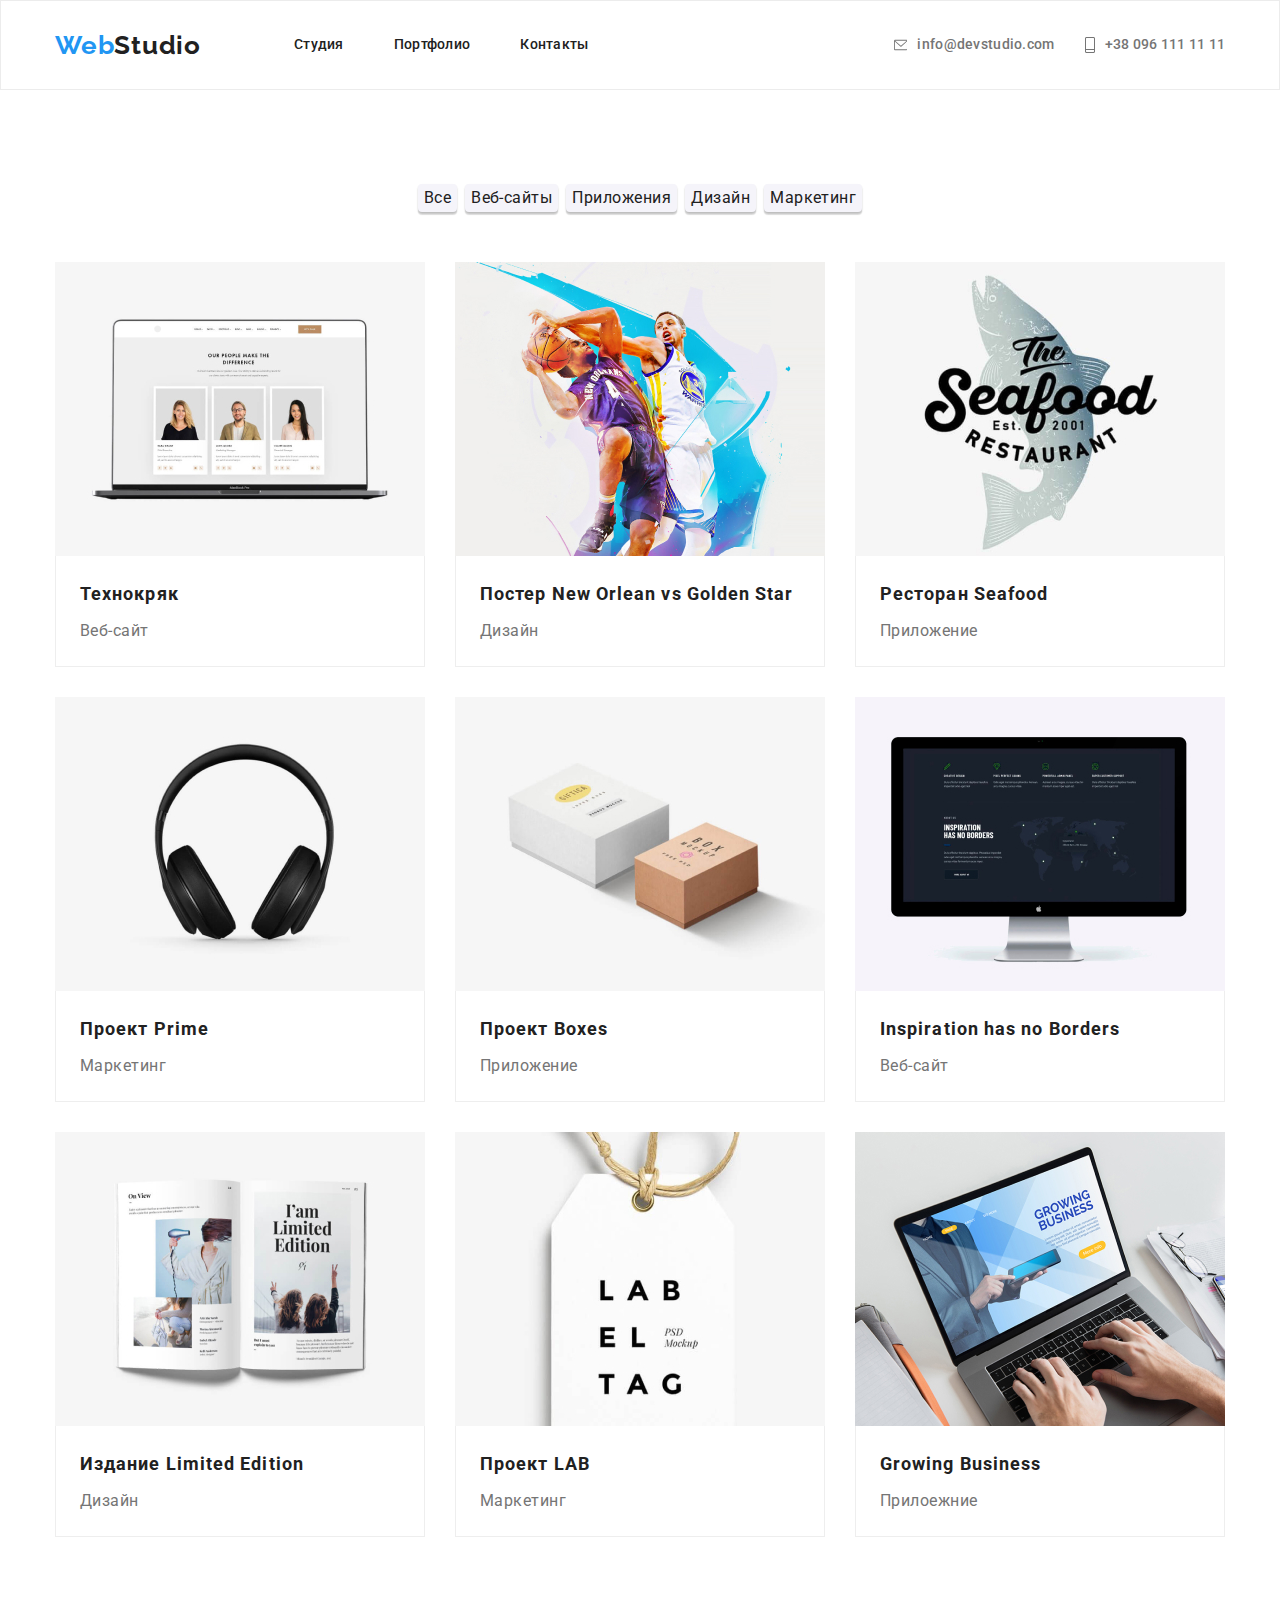
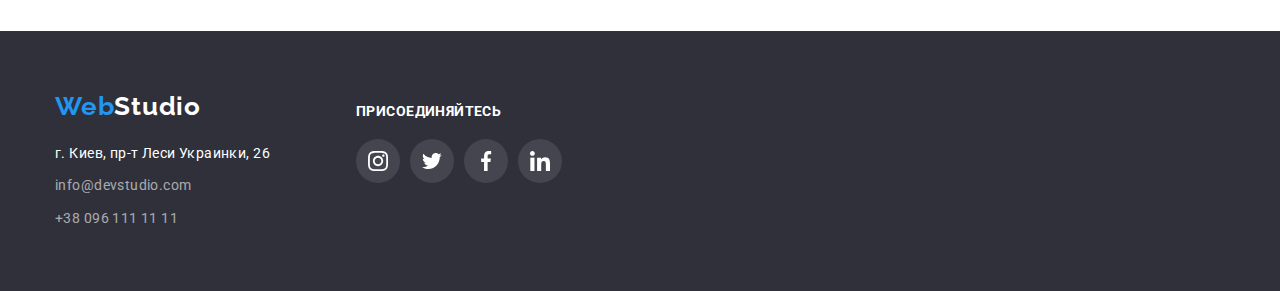
==== portfolio.html @ 750e4fd4 "Homework#4" ====
<!DOCTYPE html>
<html lang="ru">

<head>
    <meta charset="UTF-8">
    <meta http-equiv="X-UA-Compatible" content="IE=edge">
    <meta name="viewport" content="width=device-width, initial-scale=1.0">
    <title>Document</title>

    <link rel="preconnect" href="https://fonts.googleapis.com"/>
    <link rel="preconnect" href="https://fonts.gstatic.com" crossorigin/>
    <link href="https://fonts.googleapis.com/css2?family=Raleway:wght@700&family=Roboto:wght@400;500;700;900&display=swap"
        rel="stylesheet"/>
    <link rel="stylesheet" href="https://cdnjs.cloudflare.com/ajax/libs/modern-normalize/1.1.0/modern-normalize.min.css"/>
    <link rel="stylesheet" href="./css/styles.css"/>
</head>

<body>
    <!-- Верхняя часть-->

    <header class="header-outline-portfolio"> 
        <div class="container header-division">
      <nav class=" container-header">
        <a href="/" class="logo" lang="en"><span class="logo-colour">Web</span >Studio</a>
        <ul class="nav-list">
            <li class="site-nav-list"><a class="site-nav" href="./index.html">Студия</a></li>
            <li class="site-nav-list"><a class="site-nav" href="./portfolio.html">Портфолио</a></li>
            <li class="site-nav-list"><a class="site-nav" href="">Контакты</a></li>
        </ul>
      </nav>

      <ul class="auth-list">
        <li class="auth-nav-element" lang="en"><a  class="auth-nav" href="mailto:info@devstudio.com">
            <svg class="header-icons" width="16" height="12"><use href="./images/Presprite/Sprite.svg#icon-envelope-hover" ></use></svg>
        info@devstudio.com</a></li>
        <li class="auth-nav-element"><a  class="auth-nav" href="tel:+380961111111">
            <svg class="header-icons" width="10" height="16"><use href="./images/Presprite/Sprite.svg#icon-phone" ></use></svg>
            +38 096 111 11 11</a></li>
    </ul>
    </div>
    </header>   
    <!-- Секция кнопок фильтров  -->
    <main>
    <section  class="section">
    <div class="container">
    <h1 class="visually-hidden">Филлеры</h1>
        <ul class="filler-list">
        <li class="filler-element"><button class="filler-buttons" type="button">Все</button></li>
        <li class="filler-element"><button class="filler-buttons" type="button">Веб-сайты</button></li>
        <li class="filler-element"><button class="filler-buttons" type="button">Приложения</button></li>
        <li class="filler-element"><button class="filler-buttons" type="button">Дизайн</button></li> 
        <li class="filler-element"><button class="filler-buttons" type="button">Маркетинг</button></li>
        </ul>
        
    
    <!-- Секция Проектов -->
    
    
    <ul class="portfolio-projects">
    <li class="projects-element">
        <a href="">
            <img class="projects-img" src="./images/img1portfolio.jpg" alt="Фото Технокряк"  width="370">
            <div class="projects-box">
            <h2 class="portfolio-header-text">Технокряк</h2>
            <p class="portfolio-text">Веб-сайт</p>
            </div>  
        </a>
    </li>
    <li class="projects-element">
        <a href="">
            <img class="projects-img" src="./images/img2portfolio.jpg" alt="Фото Постера New Orlean vs Golden Star" width="370">
            <div class="projects-box">
            <h2 class="portfolio-header-text" lang="en">Постер New Orlean vs Golden Star</h2>
            <p class="portfolio-text">Дизайн</p>
            </div>
        </a>
    </li>
    <li class="projects-element">
        <a href="">
            <img class="projects-img" src="./images/img3portfolio.jpg" alt="Фото Рестарн Seafood" width="370">
            <div class="projects-box">
            <h2 class="portfolio-header-text" lang="en">Ресторан Seafood</h2>
            <p class="portfolio-text">Приложение</p>
            </div>
        </a>
    </li>
    <li class="projects-element">
        <a href="">
            <img class="projects-img" src="./images/img4portfolio.jpg" alt=" Фото Проект Prime" width="370">
            <div class="projects-box">
            <h2 class="portfolio-header-text" lang="en">Проект Prime</h2>
            <p class="portfolio-text" >Маркетинг</p> 
            </div>
        </a>
    </li>
    <li class="projects-element">
        <a href="">
            <img class="projects-img" src="./images/img5portfolio.jpg" alt="Фото Проект Boxes" width="370">
            <div class="projects-box">
            <h2 class="portfolio-header-text" lang="en">Проект Boxes</h2>
            <p class="portfolio-text">Приложение</p>
            </div>
        </a>
    </li>
    <li class="projects-element">
        <a href="">
            <img class="projects-img" src="./images/img6portfolio.jpg" alt="Фото Inspiration has no Borders" width="370">
            <div class="projects-box">
            <h2 class="portfolio-header-text" lang="en">Inspiration has no Borders</h2>
            <p class="portfolio-text">Веб-сайт</p>
            </div>
        </a>
    </li>
    <li class="projects-element">
        <a href="">
            <img class="projects-img" src="./images/img7portfolio.jpg" alt="Фото Издание Limited Edition" width="370">
            <div class="projects-box">
            <h2 class="portfolio-header-text" lang="en">Издание Limited Edition</h2>
            <p class="portfolio-text">Дизайн</p>
            </div>
        </a>
    </li>
    <li class="projects-element">
        <a href="">
            <img class="projects-img" src="./images/img8portfolio.jpg" alt="Фото Проект LAB" width="370">
            <div class="projects-box">
            <h2 class="portfolio-header-text" lang="en">Проект LAB</h2>
            <p class="portfolio-text">Маркетинг</p>
            </div>
        </a>
    </li>
    <li class="projects-element">
        <a href="">
            <img class="projects-img" src="./images/img9portfolio.jpg" alt="Фото Growing Business" width="370">
            <div class="projects-box">
            <h2 class="portfolio-header-text" lang="en">Growing Business</h2>
            <p class="portfolio-text">Прилоежние</p>
            </div>
        </a>    
    </li>
    </ul>
    </div>
    </section>
    </main>
    <!-- Footer -->
    <footer class="footer">
        <div class="container bottom">
            <div class="logo-block">
        <a href="./" class="logo-footer"> <span class="logo-footer-colour">Web</span>Studio</a>
        <address class="adress">
        <ul class="footer-adress">
            <li class="footer-list-element"><a class="footer-first-link" href="https://www.google.com/maps/place/%D0%B1%D1%83%D0%BB%D1%8C%D0%B2%D0%B0%D1%80+%D0%9B%D0%B5%D1%81%D1%96+%D0%A3%D0%BA%D1%80%D0%B0%D1%97%D0%BD%D0%BA%D0%B8,+26,+%D0%9A%D0%B8%D1%97%D0%B2,+02000">г. Киев, пр-т Леси Украинки, 26</a></li>
            <li class="footer-list-element" lang="en"><a  class="footer-second-link" href="mailto:info@devstudio.com">info@devstudio.com</a></li>
            <li class="footer-list-element"><a class="footer-second-link" href="tel:+380961111111">+38 096 111 11 11</a></li>
        </ul>
        </address>
        </div>
        <div class="follow-us">
            <h2 class="follow-us-text">Присоединяйтесь</h2>
            <ul class="follow-block">
                <li class="follow-block-element "><a class="footer-social-links" href=""><svg class="social-footer-svg"><use href="/images/Presprite/Sprite.svg#icon-instagram-icon"></use></svg></a></li>
                <li class="follow-block-element"><a class="footer-social-links" href=""><svg class="social-footer-svg"><use href="/images/Presprite/Sprite.svg#icon-twitter"></use></svg></a></li>
                <li class="follow-block-element"><a class="footer-social-links" href=""><svg class="social-footer-svg"><use href="/images/Presprite/Sprite.svg#icon-facebook"></use></svg></a></li>
                <li class="follow-block-element"><a class="footer-social-links" href=""><svg class="social-footer-svg"><use href="/images/Presprite/Sprite.svg#icon-linkedin"></use></svg></a></li>
            </ul>
        </div>
    </div>
    </footer>
</body>

</html>
---- css/styles.css ----
/* Базовые цвета
background: #212121;
background: #FFFFFF;
background: #757575;
background: #2196F3;
background: #EEEEEE;
background: #000000;
background: #F5F4FA;
background: #FFFFFF99;
background: #2F303A;
background: #ECECEC;

*/ 
/* index.html*/
:root{
    --primary-text-color: #212121;
    --logo-span-color: #2196f3;
    --filler-colour: #2196f3;
    --contact-links-color: #757575;
    --filler-text-color: #757575;
    --hero-background-color: #2F303A;
    --hero-text-color: #ffffff;
    --footer-background-color:#2F303A;
    --portfolio-buttons-background-color:#F5F4FA;
    --clients-colour: #AFB1B8;
}
.visually-hidden {
    position: absolute;
    white-space: nowrap;
    width: 1px;
    height: 1px;
    overflow: hidden;
    border: 0;
    padding: 0;
    clip: rect(0 0 0 0);
    clip-path: inset(50%);
    margin: -1px;
  }

body {
   
    font-family: Roboto, sans-serif;
    font-weight: 400;
    font-size: 14px;
    line-height: 1.71;
    letter-spacing: 0.03em;
    color:var(--primary-text-color) ;
}
body,
h1,
h2,
h3,
h4,
p,
ul,
ol{
  margin: 0px;
  padding: 0px;
}
.header-outline{
    width: 1230px;
}
.container{
    width: 1200px;
    margin-left: auto;
    margin-right: auto;
    padding: 0px 15px 0px 15px;
}
.logo {
    font-family: Raleway, sans-serif;
    font-weight: 700;
    font-size: 26px;
    line-height: 1.19;
    letter-spacing: 0.03em;
    color: var(--primary-text-color);
}
.logo-colour {
    
    color: var(--logo-span-color);
}

li{
    list-style-type: none;
}   
a{
    text-decoration: none;
}
img{
    max-width: 100%;
    display: block;
    height: auto;


}
/* Header and etc. */
.header-division{
    display: flex;
    align-items: center;
}
.container-header{
    align-items: center;
    display: flex;
}
.nav-list{
    display: flex;
    margin-left: 93px;
    padding-top: 32px;
    padding-bottom: 32px;
    
}

.site-nav {
    font-weight: 500;
    font-size: 14px;
    line-height: 1.14;
    letter-spacing: 0.02em;
    color: var(--primary-text-color);
}
.site-nav-list:first-child{
    margin-left: 0px;
}
.site-nav-list{
    margin-left: 50px;
}


.site-nav:hover,
.site-nav:focus,
.site-nav:active{
    color: var(--logo-span-color);
    cursor: pointer;
}

.auth-list{
    display:  flex;
    margin-left: 305px;
    padding-top: 32px;
    padding-bottom: 32px;
}
.auth-nav{   
    display: flex;
    align-items: center;
    display: flex;
    width: 161px;
    font-weight: 500;
    font-size: 14px;
    line-height: 1.14;
    letter-spacing: 0.02em;
    color: var(--contact-links-color);
}
.auth-nav-element:first-child{
margin-right: 30px;
}
.auth-nav:hover,
.auth-nav:focus{ 
    fill: var(--logo-span-color);
    color: var(--logo-span-color);
    cursor: pointer;
}
.header-icons{
    margin-right: 10px;
    fill: currentColor;
}
/* Hero */
.hero{
    background: var(--hero-background-color);
    align-content: center;
    align-items: center;
    
}


.overlay{
    max-width: 1600px;
    height: 600px;
    padding-top: 200px;
    padding-bottom: 200px;
    margin-left: auto;
    margin-right: auto;
    background-repeat: no-repeat;
    background-position: center;
    background-size: cover;
    background-image: linear-gradient( to right, rgba(47, 48, 58, 0.4), rgba(47, 48, 58, 0.4)), url(/images/herobackground.jpg);
}
.hero-text{
    margin-bottom: 30px;
    font-weight: 900;
    font-size: 44px;
    line-height: 1.36;
    text-align: center;
    letter-spacing: 0.06em;
    text-transform: uppercase;
    color: var(--hero-text-color);
}
.button-block{
    margin-left: auto;
    margin-right: auto;
    width: 202px;
    height: 50px;
    border-radius: 4px;
    background-color: var(--filler-colour);
}
.hero-button{
    height: 50px;
    padding: 10px 32px;
    border: none;
    font-weight: 700;
    font-size: 16px;
    line-height: 1,87;
    letter-spacing: 0.06em;
    background-color: inherit;
    color: var(--hero-text-color)
    

}
.section{
    padding: 94px 0;
}
/* Adventeges */
.adventeges-block{
    display: flex;
    text-align: left;
    
}

.adventeges-block-element{
    margin-left: 30px;
}
.adventeges-block-element::before{
    display: block;
    content: "";
    margin-bottom: 30px;
    height: 120px;
    border-radius: 4px;
    background-repeat: no-repeat;
    background-position: center;
    background-color: #F5F4FA;
}
.icon-sattelite::before{
    background-image: url("../images/Presprite/sattelite.svg");
}
.icon-clock::before{
    background-image: url("../images/Presprite/clock.svg");
}

.icon-diagrame::before{
    background-image: url("../images/Presprite/diagrame.svg");
}

.icon-austronavt::before{
    background-image: url("../images/Presprite/austronavt.svg");
}

.adventeges-header-start{
    
}

.adventeges-block-element:first-child{
    margin-left: 0px;
}

.adventeges-header-text{
    
    margin-bottom: 10px;
    width: 270px;
    height: 16px;
    font-weight: 700;
    line-height: 1.14;
    text-transform: uppercase;
    color: inherit;
}

.adventeges-text{   
    height: 75px;
    width: 270px;
    font-size: 14px;
    line-height: 1.71;
    color: var(--contact-links-color);
}
/* What we do */
.what-we-do{
    
    padding-top: 0px;
    font-weight: 700;
    font-size: 36px;
    line-height: 1.17;
    text-align: center;
    letter-spacing: 0.03em ;
    color: inherit;
}
.what-we-do-list{
    display: flex;
    align-content: center;
    
}
.what-we-do-element{
    height: 294px;
}
.what-we-do-element:not(:first-child){
    margin-left: 30px;
}

.what-we-do-header{
    margin-bottom: 50px;
    font-weight: 700;
    font-size: 36px;
    line-height: 1.17;
    text-align: center;
    letter-spacing: 0.03em;

    color: var(--primary-text-color);
}
/* Team */
.team-section{
    
    font-weight: 900;
    font-size: 36px;
    line-height: 1.17;
    text-align: center;
    letter-spacing: 0.03em;
    color: inherit;
    background-color: #F5F4FA;
}
.team-section-header{
    
    
    font-weight: 700;
    font-size: 36px;
    line-height: 1.17;
    text-align: center;
    letter-spacing: 0.03em;

color: var(--primary-text-color);
}
.team-list{
    margin-top: 50px;
    display: flex;
    
}
.team-list-elements{
    width: 270px ;
    background: #FFFFFF;
box-shadow: 0px 1px 3px rgba(0, 0, 0, 0.12), 0px 1px 1px rgba(0, 0, 0, 0.14), 0px 2px 1px rgba(0, 0, 0, 0.2);
border-radius: 0px 0px 4px 4px;
}

.team-list-border{
    padding-top: 30px;
    padding-bottom: 30px;
}
.team-list-elements:not(:first-child){
    margin-left: 30px;
}
.team-header-text{
    margin-bottom: 10px;
    font-weight: 500 ;
    font-size: 16px;
    line-height: 1.19;
    letter-spacing: 0.03em;
    color: inherit;
}
.team-text{
    font-weight: 400;
    font-size: 16px;
    line-height: 1.19;
    text-align: center;
    letter-spacing: 0.03em;
    color: var(--contact-links-color);
}
.team-links-list{
    display: flex;
    margin-top: 16px;
    margin-left: 32px;
    margin-right: 32px;
    justify-content: space-between;
}
.team-link{
    display: flex;
    justify-content: center;
    align-items: center;
    width: 44px;
    height: 44px;
    border-radius: 50%;
    background-color: var(--hero-text-color);
}
.social-team-svg{
    width: 22px;
    height: 22px;
    fill: var(--contact-links-color);
}
.team-link:hover,
.team-link:focus{
    background-color: var(--filler-colour);
}
.social-team-svg:hover,
.social-team-svg:focus{
    fill: var(--hero-text-color);
}


/* Clients */
.clients-section-header{
    
font-style: normal;
font-weight: 700;
font-size: 36px;
line-height: 42px;
text-align: center;
letter-spacing: 0.03em;
}
.clients-list{
    margin-top: 50px;
    display: flex;

}
.clients-element{
    display: flex;
    align-items: center;
    justify-content: center;
    width: 170px;
    height: 92px;
    border: 1px solid #AFB1B8;
    border-radius: 4px;
    border-color: var(--clients-colour);
}

.clients-element:not(:first-child){
    margin-left: 30px;
}

.client-icon{
    width: 106px;
    height: 60px;
    fill: var(--clients-colour);
}
.clients-element:hover,
.clients-element:focus{
    border-color: var(--filler-colour);
    fill: var(--filler-colour);
}
.client-icon:hover,
.client-icon:focus{
    fill: var(--filler-colour);
}
/* Footer */
.footer{
    background-color: var(--footer-background-color);
    
}
.bottom{
    display: flex;
}
.logo-footer {
    display: flex;
    justify-content: flex-start;
    margin-bottom: 20px;
    font-family: Raleway, sans-serif;
    font-weight: 700;
    font-size: 26px;
    line-height: 1.19;
    letter-spacing: 0.03em;
    color: var(--hero-text-color);
}
.logo-footer-colour{
    color: var(--logo-span-color);
}
.logo-block{
 margin-top: 60px;
 margin-bottom: 60px;
}
.footer-adress{
    display: inline-flexbox;
    justify-content: flex-start;
    

}

.footer-second-link{
    display: flex;
    width: 231px;
    font-style: normal;
    font-size: 14px;
    line-height: 1.71;
    color: rgba(255, 255, 255, 0.6);
}
.footer-list-element:not(:last-child){
    margin-bottom: 9px;
}


.footer-first-link {
    
    display: flex;
    width: 231px;
    font-style: normal;
    font-size: 14px;
    line-height: 1.71;
    color: var(--hero-text-color);
}
.follow-us{
    margin-top: 72px;
    margin-left: 70px;
    margin-bottom: 100px;
    
}
.follow-us-text{
    
font-style: normal;
font-weight: 700;
font-size: 14px;
line-height: 16px;
letter-spacing: 0.03em;
text-transform: uppercase;
color: var(--hero-text-color);
}
.follow-block{
    display: flex;
}
.follow-block-element{
    margin-top: 20px;
    
}
.follow-block-element:not(:first-child){
    margin-left: 10px;
}
.footer-social-links{
    display: flex;
    justify-content: center;
    align-items: center;
    width: 44px;
    height: 44px;
    
    background: rgba(255, 255, 255, 0.1);
    border-radius: 50%;
  
}
.social-footer-svg{
    width: 20px;
    height: 20px;
    background-position: center;
    fill: var(--hero-text-color);

}
.footer-social-links:hover,
.footer-social-links:focus{
    background-color: var(--filler-colour);
}


/* Portfolio.html */

.header-outline-portfolio{
    border: 1px solid #ECECEC;
    
}
.filler-division{
    padding-top: calc(94px - 35.9px);
    padding-bottom: 50px;
}
.filler-list {
    display: flex;
    justify-content: center;
    margin-bottom: 50px;
    
}
.filler-element:not(:first-child){
    margin-left: 8px;
}
.filler-buttons{
    border: none;
    font-size: 16px;
    line-height: 1.62;
    text-align: center;
    letter-spacing: 0.03em;
    color: var(--primary-text-color);
    background-color: var(--portfolio-buttons-background-color);
    box-shadow: 0px 3px 1px rgba(0, 0, 0, 0.1), 0px 1px 2px rgba(0, 0, 0, 0.08), 0px 2px 2px rgba(0, 0, 0, 0.12);
border-radius: 4px;
}

.filler-buttons:hover,
.filler-buttons:focus{
    color: var(--hero-text-color);
    background: var(--filler-colour);
    cursor: pointer;
}
.project-section{
    padding-bottom: 94px;

}
.portfolio-projects{
    display: flex;
    flex-wrap: wrap;
    
}
.projects-element{
    background: #FFFFFF;
    box-sizing: border-box;
}
.projects-element{
    margin-left: 30px;
}
.projects-element:hover,
.projects-element:focus{
    box-shadow: 0px 1px 1px rgba(0, 0, 0, 0.12), 0px 4px 4px rgba(0, 0, 0, 0.06), 1px 4px 6px rgba(0, 0, 0, 0.16);
}
.projects-box{
    padding: 20px 24px;
    border-left: 1px solid #EEEEEE; 
    border-right: 1px solid #EEEEEE ;
    border-bottom: 1px solid #EEEEEE;
    
}
.projects-element:nth-child(-n+6){
    margin-bottom: 30px;
}
.projects-element:nth-child(3n+1){
    margin-left: 0px;
}
.projects-img{
}
.portfolio-header-text{
    margin-bottom: 4px;
    font-weight: 700;
    font-size: 18px;
    line-height: 2;
    letter-spacing: 0.06em;
    color: var(--primary-text-color);
}
.portfolio-text{
    font-size: 16px;
    line-height: 1.87;
    letter-spacing: 0.03em;
    color: var(--contact-links-color);
}
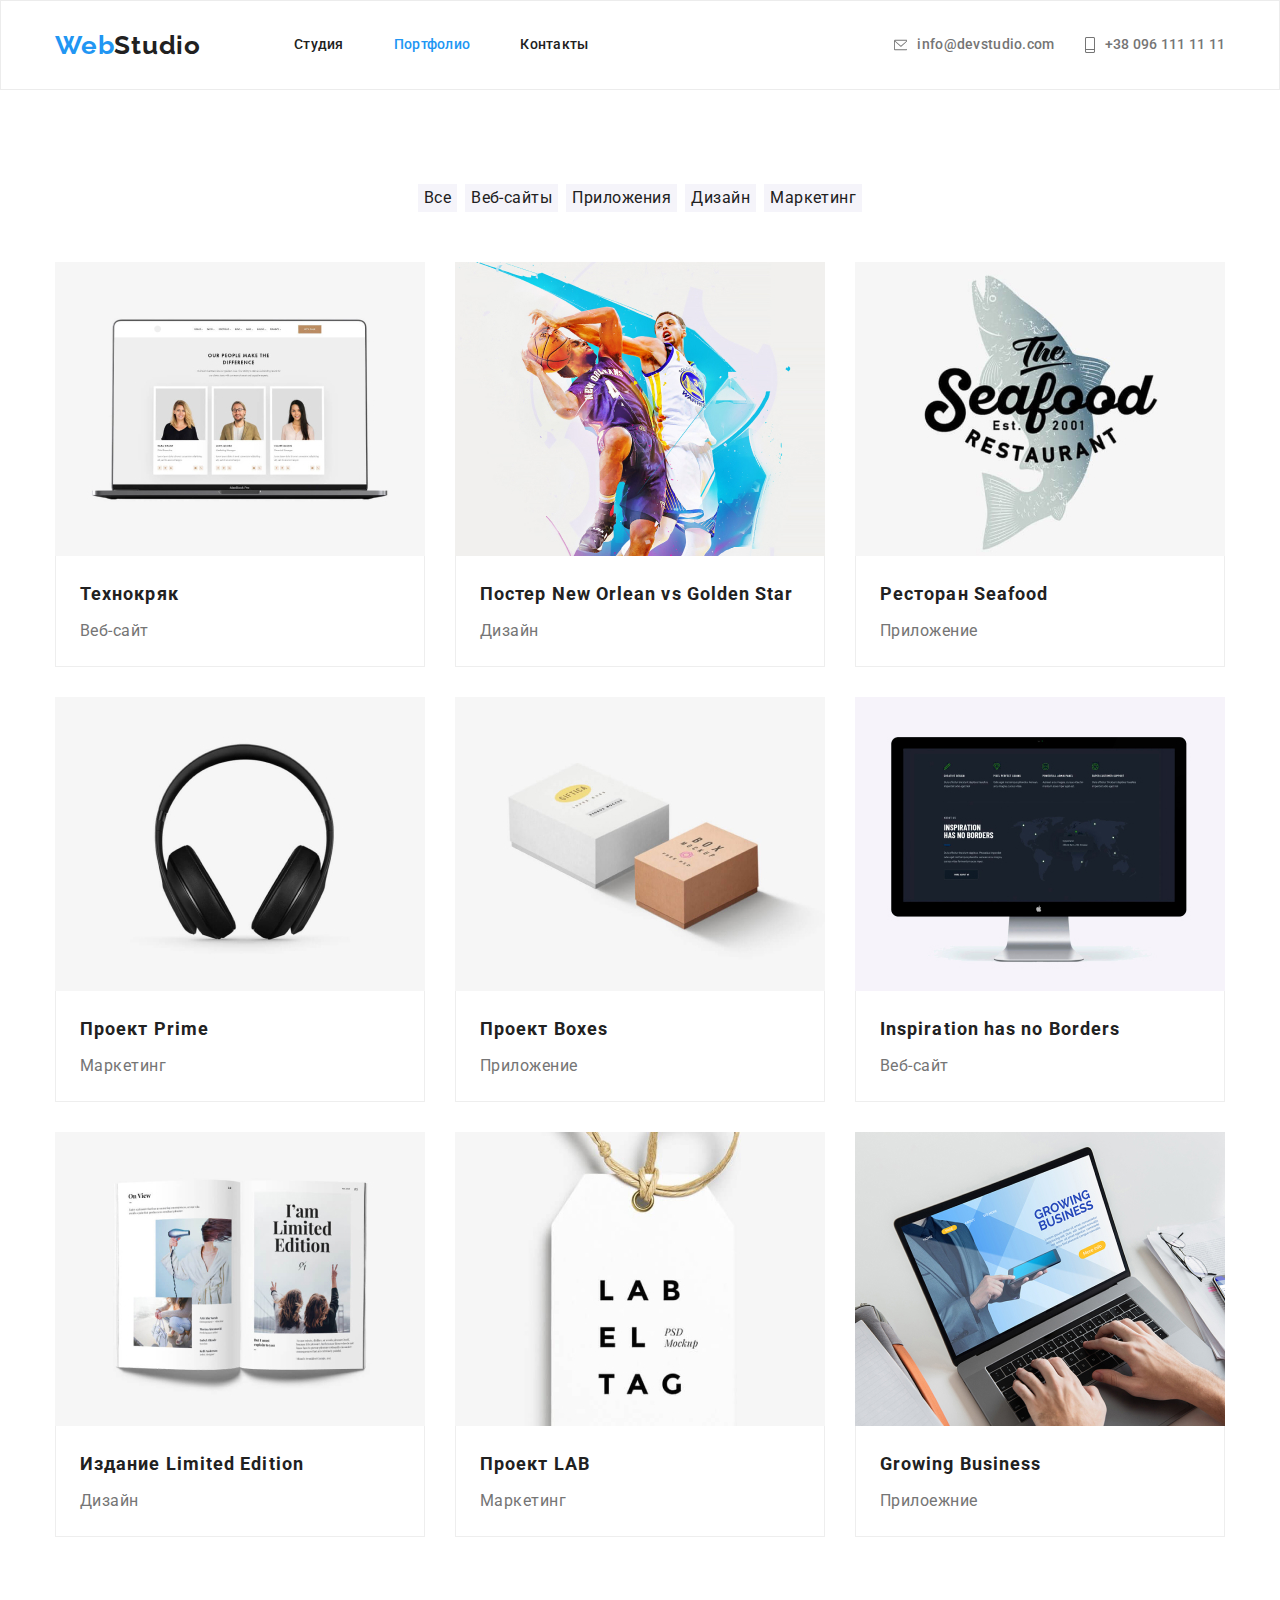
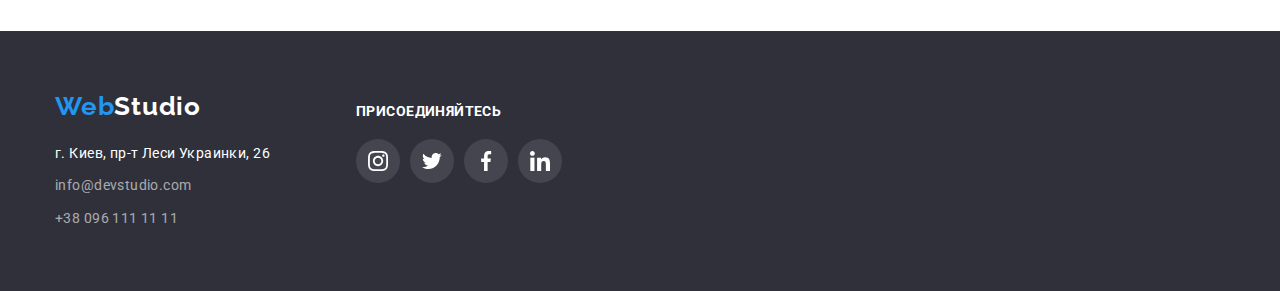
==== commit 380bc17d: "Remercs been made" ====
--- a/portfolio.html
+++ b/portfolio.html
@@ -24,7 +24,7 @@
         <a href="/" class="logo" lang="en"><span class="logo-colour">Web</span >Studio</a>
         <ul class="nav-list">
             <li class="site-nav-list"><a class="site-nav" href="./index.html">Студия</a></li>
-            <li class="site-nav-list"><a class="site-nav" href="./portfolio.html">Портфолио</a></li>
+            <li class="site-nav-list"><a class="site-nav current" href="./portfolio.html">Портфолио</a></li>
             <li class="site-nav-list"><a class="site-nav" href="">Контакты</a></li>
         </ul>
       </nav>
@@ -158,10 +158,10 @@
         <div class="follow-us">
             <h2 class="follow-us-text">Присоединяйтесь</h2>
             <ul class="follow-block">
-                <li class="follow-block-element "><a class="footer-social-links" href=""><svg class="social-footer-svg"><use href="/images/Presprite/Sprite.svg#icon-instagram-icon"></use></svg></a></li>
-                <li class="follow-block-element"><a class="footer-social-links" href=""><svg class="social-footer-svg"><use href="/images/Presprite/Sprite.svg#icon-twitter"></use></svg></a></li>
-                <li class="follow-block-element"><a class="footer-social-links" href=""><svg class="social-footer-svg"><use href="/images/Presprite/Sprite.svg#icon-facebook"></use></svg></a></li>
-                <li class="follow-block-element"><a class="footer-social-links" href=""><svg class="social-footer-svg"><use href="/images/Presprite/Sprite.svg#icon-linkedin"></use></svg></a></li>
+                <li class="follow-block-element "><a class="footer-social-links" href=""><svg class="social-footer-svg"><use href="./images/Presprite/Sprite.svg#icon-instagram-icon"></use></svg></a></li>
+                <li class="follow-block-element"><a class="footer-social-links" href=""><svg class="social-footer-svg"><use href="./images/Presprite/Sprite.svg#icon-twitter"></use></svg></a></li>
+                <li class="follow-block-element"><a class="footer-social-links" href=""><svg class="social-footer-svg"><use href="./images/Presprite/Sprite.svg#icon-facebook"></use></svg></a></li>
+                <li class="follow-block-element"><a class="footer-social-links" href=""><svg class="social-footer-svg"><use href="./images/Presprite/Sprite.svg#icon-linkedin"></use></svg></a></li>
             </ul>
         </div>
     </div>
--- a/css/styles.css
+++ b/css/styles.css
@@ -122,15 +122,15 @@
 .site-nav-list{
     margin-left: 50px;
 }
-
-
 .site-nav:hover,
-.site-nav:focus,
+.site-nav:focus
 .site-nav:active{
     color: var(--logo-span-color);
     cursor: pointer;
 }
-
+.site-nav-list .current{
+    color: var(--filler-colour);
+}
 .auth-list{
     display:  flex;
     margin-left: 305px;
@@ -149,7 +149,9 @@
     color: var(--contact-links-color);
 }
 .auth-nav-element:first-child{
+    display: flex;
 margin-right: 30px;
+align-items: baseline;
 }
 .auth-nav:hover,
 .auth-nav:focus{ 
@@ -180,7 +182,7 @@
     background-repeat: no-repeat;
     background-position: center;
     background-size: cover;
-    background-image: linear-gradient( to right, rgba(47, 48, 58, 0.4), rgba(47, 48, 58, 0.4)), url(/images/herobackground.jpg);
+    background-image: linear-gradient( to right, rgba(47, 48, 58, 0.4), rgba(47, 48, 58, 0.4)), url(../images/herobackground.jpg);
 }
 .hero-text{
     margin-bottom: 30px;
@@ -388,13 +390,14 @@
     height: 22px;
     fill: var(--contact-links-color);
 }
+.team-link:hover .social-team-svg,
+.team-link:focus .social-team-svg{
+    background-color: var(--filler-colour);
+    fill: var(--hero-text-color);
+}
 .team-link:hover,
 .team-link:focus{
     background-color: var(--filler-colour);
-}
-.social-team-svg:hover,
-.social-team-svg:focus{
-    fill: var(--hero-text-color);
 }
 
 
@@ -414,6 +417,10 @@
 
 }
 .clients-element{
+    
+   
+}
+.clients-link{
     display: flex;
     align-items: center;
     justify-content: center;
@@ -433,21 +440,24 @@
     height: 60px;
     fill: var(--clients-colour);
 }
-.clients-element:hover,
-.clients-element:focus{
+.clients-link:hover .client-icon,
+.clients-link:focus .client-icon{
     border-color: var(--filler-colour);
     fill: var(--filler-colour);
 }
-.client-icon:hover,
-.client-icon:focus{
-    fill: var(--filler-colour);
-}
+.clients-link:hover,
+.clients-link:focus{
+    border-color: var(--filler-colour);
+}
+
 /* Footer */
 .footer{
     background-color: var(--footer-background-color);
     
 }
 .bottom{
+    padding-top: 60px;
+    padding-bottom: 60px;
     display: flex;
 }
 .logo-footer {
@@ -465,8 +475,7 @@
     color: var(--logo-span-color);
 }
 .logo-block{
- margin-top: 60px;
- margin-bottom: 60px;
+
 }
 .footer-adress{
     display: inline-flexbox;
@@ -498,9 +507,9 @@
     color: var(--hero-text-color);
 }
 .follow-us{
-    margin-top: 72px;
+    padding-top: 12px;
     margin-left: 70px;
-    margin-bottom: 100px;
+    
     
 }
 .follow-us-text{
@@ -574,8 +583,7 @@
     letter-spacing: 0.03em;
     color: var(--primary-text-color);
     background-color: var(--portfolio-buttons-background-color);
-    box-shadow: 0px 3px 1px rgba(0, 0, 0, 0.1), 0px 1px 2px rgba(0, 0, 0, 0.08), 0px 2px 2px rgba(0, 0, 0, 0.12);
-border-radius: 4px;
+    
 }
 
 .filler-buttons:hover,
@@ -583,6 +591,8 @@
     color: var(--hero-text-color);
     background: var(--filler-colour);
     cursor: pointer;
+    box-shadow: 0px 3px 1px rgba(0, 0, 0, 0.1), 0px 1px 2px rgba(0, 0, 0, 0.08), 0px 2px 2px rgba(0, 0, 0, 0.12);
+border-radius: 4px;
 }
 .project-section{
     padding-bottom: 94px;
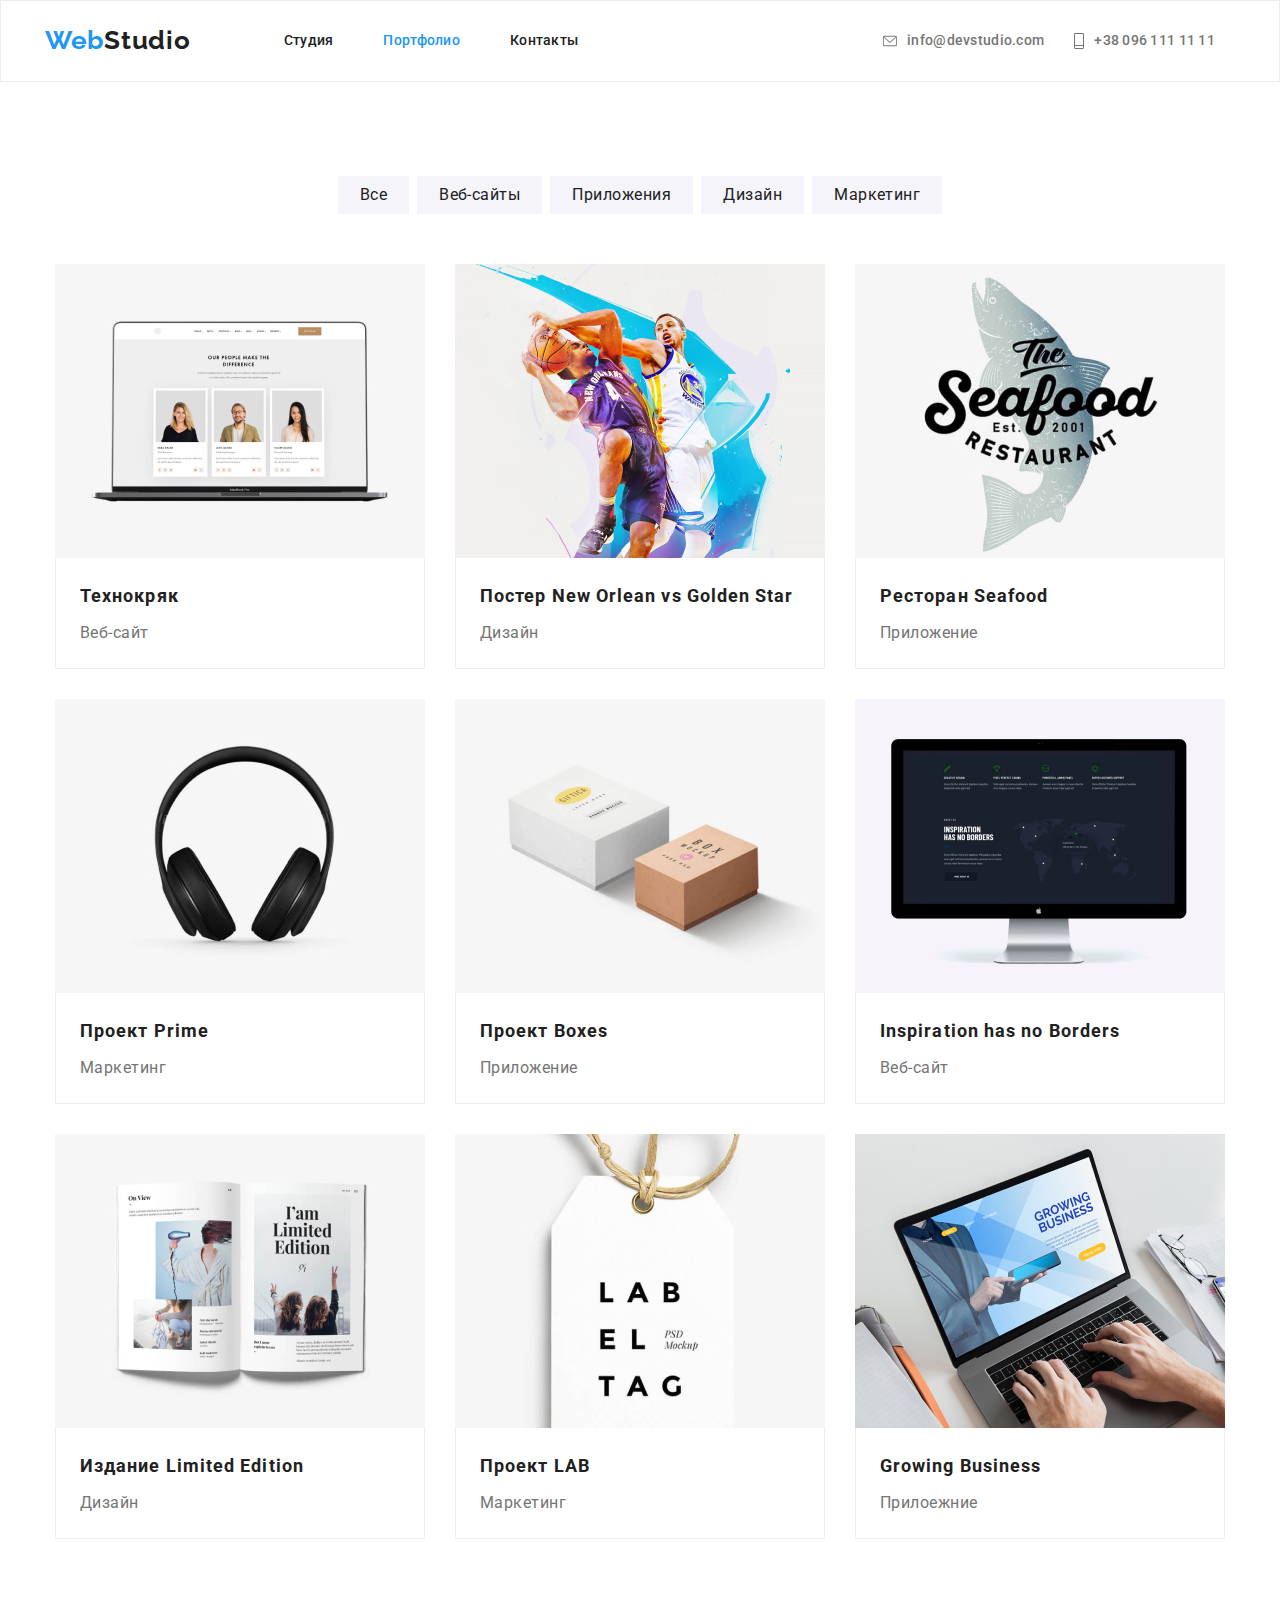
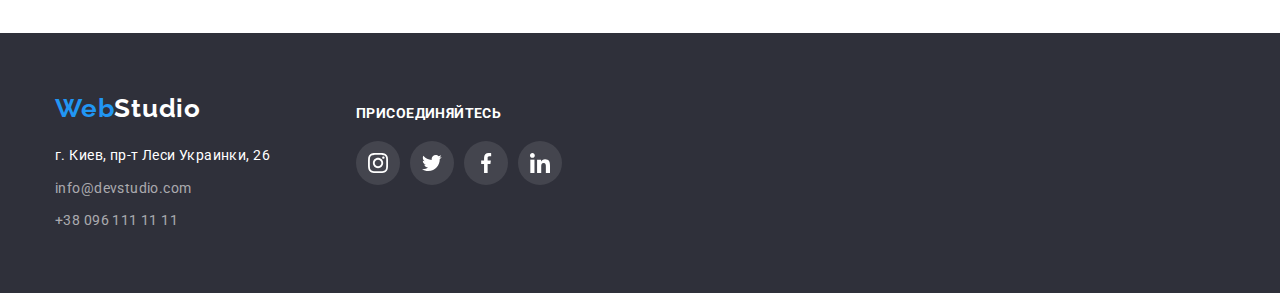
==== commit 80389389: "Second check" ====
--- a/portfolio.html
+++ b/portfolio.html
@@ -45,7 +45,7 @@
     <div class="container">
     <h1 class="visually-hidden">Филлеры</h1>
         <ul class="filler-list">
-        <li class="filler-element"><button class="filler-buttons" type="button">Все</button></li>
+        <li class="filler-element" ><button class="filler-buttons" type="button" >Все</button></li>
         <li class="filler-element"><button class="filler-buttons" type="button">Веб-сайты</button></li>
         <li class="filler-element"><button class="filler-buttons" type="button">Приложения</button></li>
         <li class="filler-element"><button class="filler-buttons" type="button">Дизайн</button></li> 
--- a/css/styles.css
+++ b/css/styles.css
@@ -45,6 +45,7 @@
     line-height: 1.71;
     letter-spacing: 0.03em;
     color:var(--primary-text-color) ;
+    cursor: pointer;
 }
 body,
 h1,
@@ -59,6 +60,7 @@
 }
 .header-outline{
     width: 1230px;
+    height: 80px;
 }
 .container{
     width: 1200px;
@@ -67,6 +69,8 @@
     padding: 0px 15px 0px 15px;
 }
 .logo {
+    height: 80px;
+    padding-top: 24px;
     font-family: Raleway, sans-serif;
     font-weight: 700;
     font-size: 26px;
@@ -94,22 +98,31 @@
 }
 /* Header and etc. */
 .header-division{
-    display: flex;
-    align-items: center;
+    height: 80px;
+    display: flex;
+    align-items: center;
+    justify-content: center;
 }
 .container-header{
+    height: 80px;
     align-items: center;
     display: flex;
 }
 .nav-list{
-    display: flex;
+    height: 80px;
+    display: flex;
+    align-content: center;
+    justify-content: center;
     margin-left: 93px;
+    
+    
+}
+
+.site-nav {
+    display: flex;
+    justify-content: center;
     padding-top: 32px;
     padding-bottom: 32px;
-    
-}
-
-.site-nav {
     font-weight: 500;
     font-size: 14px;
     line-height: 1.14;
@@ -123,7 +136,7 @@
     margin-left: 50px;
 }
 .site-nav:hover,
-.site-nav:focus
+.site-nav:focus,
 .site-nav:active{
     color: var(--logo-span-color);
     cursor: pointer;
@@ -134,14 +147,15 @@
 .auth-list{
     display:  flex;
     margin-left: 305px;
+    
+}
+.auth-nav{   
+    display: flex;
+    align-items: center;
+    display: flex;
+    width: 161px;
     padding-top: 32px;
     padding-bottom: 32px;
-}
-.auth-nav{   
-    display: flex;
-    align-items: center;
-    display: flex;
-    width: 161px;
     font-weight: 500;
     font-size: 14px;
     line-height: 1.14;
@@ -165,15 +179,24 @@
 }
 /* Hero */
 .hero{
+    display: flex;
     background: var(--hero-background-color);
     align-content: center;
     align-items: center;
-    
+    width: 1600px;
+    margin: 0 auto;
+    
+}
+.hero-text{
+    width: 696px;
+    margin: 0 auto;
 }
 
 
 .overlay{
-    max-width: 1600px;
+    display: inline-block;
+    align-items: center;
+    width: 1600px;
     height: 600px;
     padding-top: 200px;
     padding-bottom: 200px;
@@ -364,6 +387,7 @@
 .team-text{
     font-weight: 400;
     font-size: 16px;
+    margin-bottom: 16px;
     line-height: 1.19;
     text-align: center;
     letter-spacing: 0.03em;
@@ -371,9 +395,8 @@
 }
 .team-links-list{
     display: flex;
-    margin-top: 16px;
-    margin-left: 32px;
-    margin-right: 32px;
+    padding-left: 32px;
+    padding-right: 32px;
     justify-content: space-between;
 }
 .team-link{
@@ -388,7 +411,7 @@
 .social-team-svg{
     width: 22px;
     height: 22px;
-    fill: var(--contact-links-color);
+    fill: var(--clients-colour);
 }
 .team-link:hover .social-team-svg,
 .team-link:focus .social-team-svg{
@@ -518,6 +541,7 @@
 font-weight: 700;
 font-size: 14px;
 line-height: 16px;
+margin-bottom: 20px;
 letter-spacing: 0.03em;
 text-transform: uppercase;
 color: var(--hero-text-color);
@@ -526,7 +550,7 @@
     display: flex;
 }
 .follow-block-element{
-    margin-top: 20px;
+    
     
 }
 .follow-block-element:not(:first-child){
@@ -562,10 +586,7 @@
     border: 1px solid #ECECEC;
     
 }
-.filler-division{
-    padding-top: calc(94px - 35.9px);
-    padding-bottom: 50px;
-}
+
 .filler-list {
     display: flex;
     justify-content: center;
@@ -578,13 +599,14 @@
 .filler-buttons{
     border: none;
     font-size: 16px;
+    padding: 6px 22px;
     line-height: 1.62;
-    text-align: center;
     letter-spacing: 0.03em;
     color: var(--primary-text-color);
     background-color: var(--portfolio-buttons-background-color);
-    
-}
+    cursor: inherit;
+}
+
 
 .filler-buttons:hover,
 .filler-buttons:focus{
